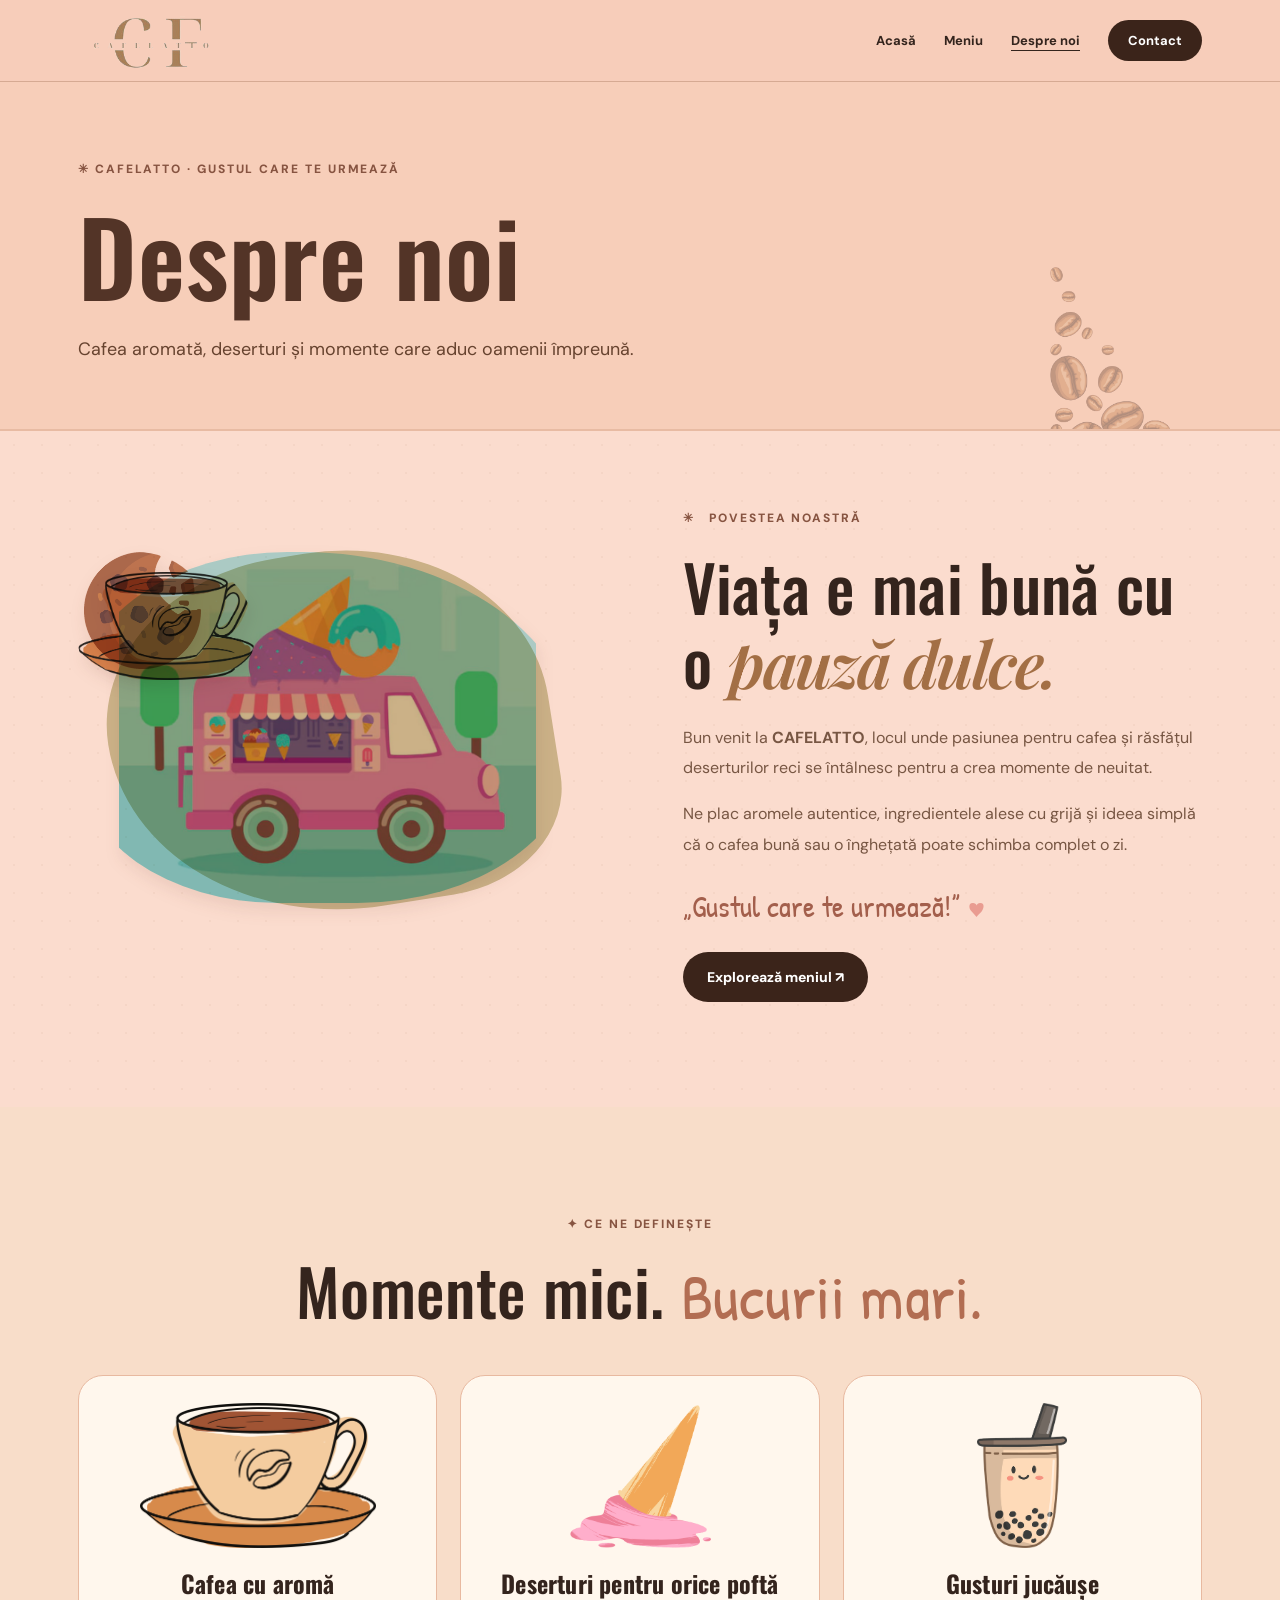
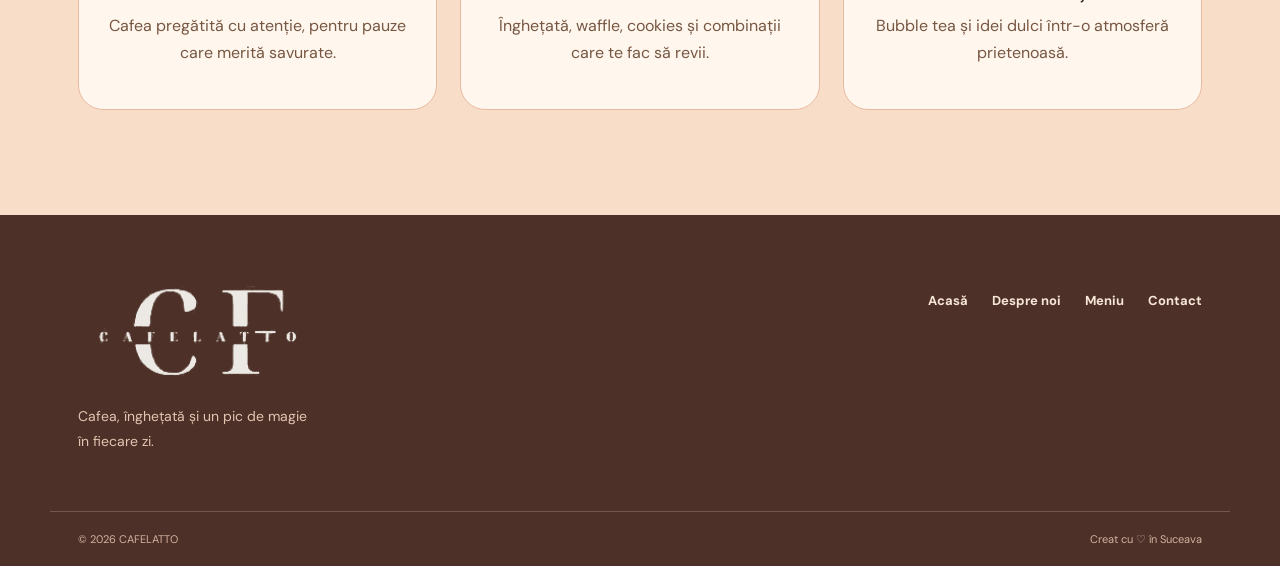
==== despre-noi.html @ 9c0070dc "Corectie ." ====
<!DOCTYPE html>
<!DOCTYPE html>
<html lang="ro"><head>
<meta charset="utf-8"/><meta content="width=device-width, initial-scale=1" name="viewport"/>
<meta content="#f5cbb4" name="theme-color"/><meta content="CAFELATTO: cafea, înghețată, bubble tea, waffle și cookies. Gustul care te urmează!" name="description"/>
<title>Despre noi | CAFELATTO</title>
<link href="https://fonts.googleapis.com" rel="preconnect"/><link crossorigin="" href="https://fonts.gstatic.com" rel="preconnect"/>
<link href="https://fonts.googleapis.com/css2?family=DM+Sans:wght@400;500;600;700&amp;family=Oswald:wght@400;500;600;700&amp;family=Roboto+Condensed:wght@400;500;600;700&amp;family=Patrick+Hand&amp;family=Playfair+Display:wght@500;600;700&amp;display=swap" rel="stylesheet"/>
<link href="styles.css" rel="stylesheet"/><script defer="" src="script.js"></script>
</head><body class="subpage"><header class="site-header" id="top"><a class="brand" href="index.html"><img alt="CAFELATTO, sigla originală CF" class="brand-logo" src="assets/logo-cafelatto.png"/></a><button aria-expanded="false" aria-label="Deschide meniul" class="mobile-toggle">☰</button><nav aria-label="Navigație principală" class="nav"><a href="index.html">Acasă</a><a href="meniu.html">Meniu</a><a aria-current="page" href="despre-noi.html">Despre noi</a><a class="nav-cta" href="index.html#contact">Contact</a></nav></header><main><div class="subpage-banner"><div class="container"><span class="eyebrow">✳ CAFELATTO · GUSTUL CARE TE URMEAZĂ</span><h1>Despre noi</h1><p>Cafea aromată, deserturi și momente care aduc oamenii împreună.</p></div></div><section class="about section about-subpage" id="despre"><div class="container about-grid"><div class="about-art"><div class="about-blob"></div><img alt="Rulota cu deserturi din prezentarea CAFELATTO" class="about-truck" src="assets/truck-scene.png"/><img alt="Ilustrație ceașcă de cafea" class="about-cup" src="assets/coffee-cup.png"/><img alt="Cookie ilustrat" class="about-cookie" src="assets/cookie-bite.png"/></div><div class="about-text"><span class="eyebrow">✳   POVESTEA NOASTRĂ</span><h2>Viața e mai bună cu o <em>pauză dulce.</em></h2><p>Bun venit la <strong>CAFELATTO</strong>, locul unde pasiunea pentru cafea și răsfățul deserturilor reci se întâlnesc pentru a crea momente de neuitat.</p><p>Ne plac aromele autentice, ingredientele alese cu grijă și ideea simplă că o cafea bună sau o înghețată poate schimba complet o zi.</p><div class="about-quote">„Gustul care te urmează!” <span>♥</span></div><div class="about-link"><a class="btn btn-dark" href="meniu.html">Explorează meniul ↗</a></div></div></div></section><section class="section values-section"><div class="container"><div class="section-heading"><span class="eyebrow">✦ CE NE DEFINEȘTE</span><h2>Momente mici. <span>Bucurii mari.</span></h2></div><div class="values-grid"><article><img alt="Cafea ilustrată" src="assets/coffee-cup.png"/><h3>Cafea cu aromă</h3><p>Cafea pregătită cu atenție, pentru pauze care merită savurate.</p></article><article><img alt="Înghețată ilustrată" src="assets/icecone.png"/><h3>Deserturi pentru orice poftă</h3><p>Înghețată, waffle, cookies și combinații care te fac să revii.</p></article><article><img alt="Bubble tea ilustrat" src="assets/boba-cute.png"/><h3>Gusturi jucăușe</h3><p>Bubble tea și idei dulci într-o atmosferă prietenoasă.</p></article></div></div></section></main><footer><div class="container footer-main"><div><span class="footer-logo"><img alt="CAFELATTO" class="footer-brand-logo" src="assets/logo-cafelatto.png"/></span><p>Cafea, înghețată și un pic de magie<br/>în fiecare zi.</p></div><div class="footer-links"><a href="index.html">Acasă</a><a href="despre-noi.html">Despre noi</a><a href="meniu.html">Meniu</a><a href="index.html#contact">Contact</a></div></div><div class="container footer-bottom"><span>© <span id="year"></span> CAFELATTO</span><span>Creat cu ♡ în Suceava</span></div></footer><button aria-label="Înapoi sus" class="back-top" title="Înapoi sus">↑</button></body></html>
---- styles.css ----
:root{--peach:#f5cbb4;--peach-light:#fce8d9;--brown:#67432f;--brown-deep:#422a21;--rust:#a4634a;--cream:#fffaf2;--pink:#f5a8ae;--blue:#d5eef3;--green:#e6edce;--line:#d8a991;--font: 'DM Sans',sans-serif;--display:'Fredoka',sans-serif;--hand:'Patrick Hand',cursive}*{box-sizing:border-box}html{scroll-behavior:smooth;scroll-padding-top:85px}body{margin:0;background:var(--cream);color:var(--brown-deep);font-family:var(--font)}button,a{ -webkit-tap-highlight-color:transparent}a{color:inherit;text-decoration:none}button{font:inherit;cursor:pointer}.container{max-width:1180px;padding:0 28px;margin:auto}.section{padding:105px 0}h1,h2,h3,p{margin-top:0}h1,h2,h3{font-family:var(--display)}h2{font-size:clamp(2.55rem,5vw,4.65rem);line-height:1.07;letter-spacing:-.04em;font-weight:600}h2 em,h1 em{font-family:var(--hand);font-weight:400;color:var(--rust);font-style:normal;letter-spacing:-.03em}.eyebrow{display:inline-flex;align-items:center;gap:10px;font-size:12px;letter-spacing:.16em;font-weight:800;color:#875441}.eyebrow-dot{width:9px;height:9px;background:#e98e73;border-radius:50%}.site-header{height:82px;position:sticky;top:0;z-index:50;display:flex;align-items:center;justify-content:space-between;padding:0 max(28px,calc((100vw - 1124px)/2));background:rgba(252,232,217,.95);backdrop-filter:blur(16px);border-bottom:1px solid #dcad9380}.brand{display:flex;align-items:center;gap:10px}.brand-monogram{font-family:Georgia,serif;font-size:40px;font-weight:bold;letter-spacing:-.25em;padding-right:12px;color:#a7794d}.brand-monogram span{font-size:35px}.brand-label{font-weight:800;font-size:16px;letter-spacing:.16em;display:flex;flex-direction:column}.brand-label small{font-family:var(--hand);font-weight:400;font-size:12px;letter-spacing:.01em;color:var(--rust)}.nav{display:flex;align-items:center;gap:28px;font-size:13px;font-weight:700}.nav>a:not(.nav-cta):hover{color:#b76c54}.nav-cta{background:var(--brown-deep);color:#fff;padding:12px 20px;border-radius:30px}.nav-cta span{padding-left:8px}.mobile-toggle{display:none;background:none;border:0;font-size:27px;color:var(--brown)}.hero{background:var(--peach);position:relative;overflow:hidden}.hero:before,.about:before{content:'';pointer-events:none;position:absolute;inset:0;background-image:radial-gradient(#9d65452c 1px,transparent 1px);background-size:28px 28px;opacity:.35}.hero-grid{min-height:650px;display:grid;grid-template-columns:1.1fr 1fr;align-items:center;gap:30px;position:relative}.hero-copy{padding:65px 0 75px;position:relative;z-index:2}.hero h1{font-size:clamp(3.7rem,6.3vw,6.65rem);line-height:1.01;font-weight:600;letter-spacing:-.055em;margin:28px 0}.hero h1 em{color:#ae6a4d}.scribble{position:relative;white-space:nowrap}.scribble:after{content:'';height:10px;position:absolute;bottom:-7px;left:3%;width:90%;border-bottom:5px solid #d7826d;border-radius:50%;transform:rotate(-3deg)}.hero-copy>p:not(.hero-note){font-size:17px;line-height:1.85;max-width:510px;color:#694938}.hero-actions{display:flex;gap:12px;flex-wrap:wrap;margin:30px 0}.btn{display:inline-flex;align-items:center;justify-content:center;gap:18px;border-radius:35px;font-size:14px;font-weight:800;padding:16px 24px;transition:transform .2s,box-shadow .2s}.btn:hover{transform:translateY(-3px);box-shadow:0 7px 0 #68412a21}.btn-dark{background:var(--brown-deep);color:#fff}.btn-outline{border:1.5px solid var(--brown);color:var(--brown)}.hero-note{font-family:var(--hand);font-size:23px;color:#a2634d;transform:rotate(-4deg);display:inline-block;margin:8px 0 0 50px}.hero-art{height:570px;position:relative;display:flex;align-items:center;justify-content:center}.round-highlight{position:absolute;width:450px;height:450px;border-radius:50%;background:#f9ddc6;top:45px;right:4%;box-shadow:0 0 0 22px #f8d8c462}.hero-logo-wrap{width:350px;height:350px;position:relative;z-index:2;border-radius:50%;overflow:hidden;box-shadow:0 20px 55px #6d402b28;transform:rotate(6deg);margin:-70px 20px 0 0}.hero-logo-wrap img{width:100%;height:100%;object-fit:cover}.hero-coffee{position:absolute;width:275px;right:-8%;bottom:0;mix-blend-mode:multiply;border-radius:42px 42px 0 0;z-index:3}.hero-sticker{position:absolute;top:90px;left:2%;width:115px;height:115px;border-radius:50%;background:#e8efa9;color:#724831;transform:rotate(-18deg);display:flex;flex-direction:column;align-items:center;justify-content:center;font-family:var(--display);font-weight:700;font-size:22px;line-height:1;z-index:4;box-shadow:5px 6px 0 #ab765039}.hero-sticker span{font-size:27px;color:#d77a65}.floating-star{position:absolute;color:#a16a4c;font-size:55px}.star-one{top:60px;right:0}.star-two{bottom:75px;left:20px}.hero-sprinkles{position:absolute;font-size:55px;color:#e3a084;right:51%;top:20px}.hero-bottom{display:flex;justify-content:space-between;padding:16px max(28px,calc((100vw - 1124px)/2));border-top:1px solid #a7775e5c;font-family:var(--hand);font-size:15px;letter-spacing:.07em;color:#885b48}.ticker{overflow:hidden;background:var(--brown-deep);color:#fff3e3;padding:17px 0;font-family:var(--display);font-size:19px;white-space:nowrap}.ticker>div{width:max-content;animation:marquee 35s linear infinite}.ticker b{color:#f9bda4;padding:0 30px}@keyframes marquee{to{transform:translateX(-48%)}}.about{position:relative;background:#fff7ed;overflow:hidden}.about-grid{display:grid;grid-template-columns:1fr 1fr;gap:85px;align-items:center;position:relative}.about-art{min-height:500px;position:relative}.about-blob{position:absolute;inset:35px 25px 10px 10px;background:#e6cfab;border-radius:42% 58% 55% 45%/40% 45% 55% 60%;transform:rotate(-9deg)}.about-art img{position:absolute;width:95%;height:87%;object-fit:cover;mix-blend-mode:multiply;top:5%;left:0;border-radius:42% 55% 44% 40%;opacity:.9}.round-stamp{position:absolute;right:-25px;bottom:5px;background:#d58b76;width:118px;height:118px;border-radius:50%;display:grid;place-content:center;text-align:center;font-family:var(--display);font-size:18px;line-height:1.1;font-weight:700;color:#fff;transform:rotate(11deg)}.about-text h2{margin:22px 0}.about-text p{font-size:16px;line-height:1.9;color:#775643}.about-quote{font-family:var(--hand);font-size:30px;color:#a35f4c;margin:26px 0}.about-quote span{color:#e99c91}.about-text .project-note{font-size:12px;line-height:1.6;border-left:3px solid #dca78e;padding-left:15px;color:#886e61}.menu{background:#f8ddc9;position:relative}.section-heading{text-align:center;max-width:700px;margin:0 auto 42px}.section-heading h2{margin:20px 0 12px}.section-heading h2 span{font-family:var(--hand);color:#b26d52}.section-heading p{line-height:1.7;color:#765443}.menu-filters{display:flex;gap:9px;justify-content:center;flex-wrap:wrap;margin-bottom:32px}.filter{border:1.5px solid #b98c73;background:#fff8ee7d;border-radius:50px;padding:12px 19px;font-size:13px;font-weight:700;color:#65412e;transition:all .2s}.filter:hover,.filter.active{background:var(--brown-deep);color:white;border-color:var(--brown-deep)}.menu-content{display:grid;gap:30px}.menu-category{background:#fff9f2;border:1px solid #dfb59c;border-radius:25px;padding:27px 30px 30px;box-shadow:7px 8px 0 #d3a58850;animation:appear .35s ease}@keyframes appear{from{opacity:0;transform:translateY(10px)}to{opacity:1;transform:translateY(0)}}.category-header{display:flex;align-items:center;justify-content:space-between;gap:20px;border-bottom:2px dashed #dbbca8;padding-bottom:17px;margin-bottom:24px}.category-header h3{font-size:clamp(1.6rem,3vw,2.45rem);font-weight:600;margin:0}.category-header>span{font-family:var(--hand);color:#b06c53;font-size:23px}.menu-items{display:grid;grid-template-columns:repeat(3,minmax(0,1fr));gap:20px 22px}.menu-item{padding:17px;background:#fff;border:1px solid #efdbc8;border-radius:17px;min-width:0}.item-top{display:flex;gap:10px;justify-content:space-between;align-items:flex-start;margin-bottom:8px}.item-top h4{margin:0;font-family:var(--display);font-weight:600;font-size:17px;color:#65432f}.price{background:#c9816a;color:#fff;border-radius:22px;min-width:62px;padding:6px 9px;text-align:center;font-weight:700;font-size:12px;white-space:nowrap}.menu-item p{margin:0;color:#836e60;line-height:1.55;font-size:13px}.extras{display:flex;flex-wrap:wrap;align-items:center;gap:8px;margin-top:21px;padding-top:17px;border-top:1px dashed #dfc2ae}.extras strong{font-family:var(--hand);font-size:23px;color:#a75f4a;margin-right:10px}.extra{font-size:12px;border-radius:20px;background:#f5e0d1;padding:7px 10px;color:#80523d}.menu-footnote{text-align:center;font-size:12px;margin-top:30px;color:#806451}.menu-footnote span{color:#b66a51}.experience{background:#fffaf2}.experience-heading{text-align:center;margin-bottom:40px}.experience-heading h2{margin:20px 0}.experience-grid{display:grid;grid-template-columns:repeat(3,1fr);gap:20px}.feature{min-height:305px;padding:35px;border-radius:28px;position:relative;overflow:hidden}.feature-peach{background:#f4d0bb}.feature-blue{background:var(--blue)}.feature-green{background:var(--green)}.feature-icon{display:block;font-size:60px;margin:2px 0 27px}.feature h3{font-size:29px;margin-bottom:12px}.feature p{font-size:14px;line-height:1.8;max-width:270px;color:#634e43}.feature-number{position:absolute;right:23px;bottom:15px;font-family:var(--hand);font-size:23px;color:#956e5b}.cta-band{background:#a46b52;color:#fff7ed;padding:75px 0;position:relative;overflow:hidden}.cta-band:after{content:'✳';position:absolute;font-size:250px;right:10%;top:-85px;color:#ffffff13}.cta-inner{display:flex;align-items:center;justify-content:space-between;gap:30px;position:relative;z-index:1}.cta-band .eyebrow{color:#fbe3cf}.cta-band h2{margin:16px 0 0}.cta-band h2 em{color:#f1cba8}.btn-light{background:#fff5e9;color:#67432f;white-space:nowrap}.contact{background:#f9e6d7}.contact-grid{display:grid;grid-template-columns:1fr 1fr;gap:50px;align-items:center}.contact h2{margin:20px 0}.contact p{line-height:1.8;color:#785e50;max-width:490px}.contact-items{margin-top:28px;display:grid;gap:10px}.contact-items>a,.contact-item{display:flex;gap:14px;align-items:center;background:#fffbf5;padding:14px 18px;border-radius:16px;border:1px solid #eac9b3;max-width:470px}.contact-items>a:hover{border-color:#a36c52}.contact-items>a>span,.contact-item>span{background:#efd7bd;width:44px;height:44px;display:grid;place-items:center;border-radius:50%;font-size:21px;flex-shrink:0}.contact-items small{display:block;font-size:10px;letter-spacing:.13em;color:#ac7e66;font-weight:800}.contact-items strong{font-size:15px;overflow-wrap:anywhere}.contact-items b{margin-left:auto}.contact-illustration{min-height:490px;position:relative;display:grid;place-items:center}.contact-circle{width:min(370px,80%);aspect-ratio:1;border-radius:50%;background:#edd3b5;overflow:hidden;box-shadow:0 0 0 25px #f4d5bf}.contact-circle img{height:100%;width:100%;object-fit:cover}.contact-doodle{position:absolute;right:0;top:12px;font-family:var(--hand);font-size:29px;line-height:1;color:#a56950;transform:rotate(10deg)}.contact-cookie{position:absolute;bottom:5px;left:13%;font-size:90px;color:#c88b63}footer{background:#4d3128;color:#f8e6d8;padding:57px 0 20px}.footer-main{display:flex;justify-content:space-between;gap:30px}.footer-logo{font-family:var(--display);font-size:37px;font-weight:700;letter-spacing:-.03em}.footer-logo span{color:#e7a791;margin-left:5px}.footer-main p{font-size:14px;color:#e4c4b1;line-height:1.8;margin-top:9px}.footer-links{display:flex;gap:24px;align-items:flex-start;padding-top:20px;font-size:13px;font-weight:700}.footer-links a:hover{color:#f2bba6}.footer-bottom{border-top:1px solid #ffffff30;margin-top:42px;padding-top:20px;display:flex;justify-content:space-between;font-size:11px;color:#d4b19f}.back-top{position:fixed;bottom:22px;right:23px;border:none;border-radius:50%;background:#613c2d;color:white;height:48px;width:48px;font-size:23px;z-index:40;box-shadow:0 4px 15px #0002;opacity:0;pointer-events:none;transition:opacity .2s}.back-top.visible{opacity:1;pointer-events:auto}@media(max-width:900px){.nav{gap:13px;font-size:12px}.hero-grid{grid-template-columns:1fr 1fr}.hero h1{font-size:clamp(3.2rem,6.5vw,5rem)}.hero-logo-wrap{width:290px;height:290px}.round-highlight{width:340px;height:340px}.hero-coffee{width:190px}.about-grid{gap:30px}.menu-items{grid-template-columns:repeat(2,1fr)}}@media(max-width:680px){.container{padding:0 20px}.site-header{height:70px;padding:0 20px}.mobile-toggle{display:block}.nav{display:none;position:absolute;top:70px;left:0;right:0;background:#fce8d9;flex-direction:column;padding:20px;align-items:stretch;box-shadow:0 10px 15px #3d200e21}.nav.open{display:flex}.nav>a{padding:11px}.nav-cta{text-align:center}.section{padding:72px 0}.hero-grid,.about-grid,.contact-grid{grid-template-columns:1fr}.hero-grid{gap:0}.hero-copy{padding:65px 0 15px}.hero h1{font-size:clamp(3.4rem,12vw,5.6rem)}.hero-copy>p:not(.hero-note){font-size:15px}.hero-art{height:440px}.hero-logo-wrap{width:290px;height:290px;margin:-35px 20px 0 0}.round-highlight{right:12%;top:30px;width:310px;height:310px}.hero-coffee{width:180px;right:0;bottom:-3px}.hero-sticker{top:35px;left:0;width:91px;height:91px;font-size:18px}.hero-bottom{padding:14px 20px;font-size:11px}.hero-bottom span:last-child{display:none}.about-grid{gap:15px}.about-art{min-height:340px;max-width:440px;width:100%;margin:auto}.about-art img{height:92%;width:90%}.round-stamp{right:5px;bottom:0;width:90px;height:90px;font-size:15px}.menu-items,.experience-grid{grid-template-columns:1fr}.menu-category{padding:20px 17px}.category-header>span{font-size:18px}.menu-item{padding:15px}.filter{padding:10px 14px}.cta-inner{flex-direction:column;align-items:flex-start}.contact-illustration{min-height:350px}.contact-circle{width:260px}.contact-doodle{right:0}.footer-main,.footer-bottom{flex-direction:column;gap:12px}.footer-links{flex-wrap:wrap;padding-top:0;gap:16px}.section-heading h2,.experience-heading h2{font-size:2.8rem}}@media(prefers-reduced-motion:reduce){*,*:before,*:after{scroll-behavior:auto!important;animation:none!important;transition:none!important}}

/* Design alignment with Concurs.pptx: peach, hand-drawn food illustrations, tall lettering */
:root{--peach:#f5cdb7;--peach-light:#fee9df;--brown:#805033;--brown-deep:#3b241a;--rust:#a36f45;--cream:#fff2e7;--blue:#d8f1f7;--green:#e4f1ce;--display:'Oswald',sans-serif}
body{background:#f7ceb9;color:#34241d}
h1,h2,h3,.category-header h3{font-family:'Oswald',sans-serif;letter-spacing:.008em}
h1{font-weight:600!important;line-height:1.13!important;letter-spacing:.01em!important}
h2{font-weight:500;letter-spacing:.005em;line-height:1.16}
h1 em,h2 em{font-family:'Playfair Display',Georgia,serif;font-style:italic;letter-spacing:-.04em;font-weight:600}
.site-header{background:rgba(247,206,187,.96);border-color:#d6aa93}
.hero{background:#f6cdb6}
.hero:before{background-image:url('assets/peach-dots.png');background-size:190px;opacity:.18}
.hero h1{font-size:clamp(3.6rem,6.5vw,6.6rem);max-width:670px}
.hero-art{isolation:isolate;min-height:590px;display:block}
.hero-art img{position:absolute;object-fit:contain;filter:drop-shadow(4px 15px 9px #7b453319)}
.peach-spot{position:absolute;inset:12% 3% 8% 6%;border-radius:48% 52% 42% 58%;background:#e2c19f;transform:rotate(-13deg)}
.hero-truck{width:84%;height:76%;top:5%;left:8%;z-index:3;animation:float-soft 6s ease-in-out infinite}
.hero-waffle{width:35%;height:37%;left:2%;bottom:-2%;z-index:4;transform:rotate(-16deg)}
.hero-coffee-new{width:26%;height:38%;right:-2%;top:-1%;z-index:4;transform:rotate(12deg)}
.hero-cookie-new{width:32%;height:28%;right:0;bottom:0;z-index:4;transform:rotate(15deg)}
.hero-asterisk{position:absolute;font-size:100px;color:#a85e49;right:0;top:33%;z-index:1}
@keyframes float-soft{50%{transform:translateY(-11px)}}
.about{background:#fbdcce;position:relative;overflow:hidden}.about-art{min-height:450px;position:relative}
.about-blob{position:absolute;width:85%;height:80%;top:5%;left:6%;border-radius:47% 53% 30% 60%;background:#cbb187}
.about-art img{position:absolute;object-fit:contain;filter:drop-shadow(2px 8px 8px #562c1b1a)}
.about-truck{height:78%!important;width:96%!important;left:0;top:6%}
.about-cup{height:33%!important;width:34%!important;bottom:0;right:-6%;z-index:2}
.about-cookie{height:26%!important;width:25%!important;top:0;left:0;z-index:2}
.menu{background:#f6cdb9}.menu-category{background:#ffe6d9;border-color:#d7a88a;box-shadow:5px 6px 0 #bd855b24}
.menu-item{background:#fff3e8;border-color:#eac5ae}.category-header h3{font-size:clamp(2.1rem,3vw,3.1rem)}
.menu-category[data-type="coffee"]{background-image:url('assets/beans-border.png');background-position:right bottom;background-repeat:no-repeat;background-size:240px}
.menu-category[data-type="cookies"]{background-image:url('assets/cookie-bite.png');background-position:right bottom;background-repeat:no-repeat;background-size:115px}
.menu-category[data-type="bubbletea"]{background-image:url('assets/boba-cup.png');background-position:right bottom;background-repeat:no-repeat;background-size:130px}
.menu-category[data-type="waffle"]{background-image:url('assets/berry-waffle.png');background-position:right bottom;background-repeat:no-repeat;background-size:130px}
.menu-category[data-type="icecream"]{background-image:url('assets/icecone.png');background-position:right bottom;background-repeat:no-repeat;background-size:140px}
.experience{background:#f9e1d4}.feature{border-radius:32px 26px 38px 20px;box-shadow:5px 5px 0 #7a482215}
.feature-ppt-art{height:145px;width:100%;object-fit:contain;object-position:left center;margin:0 0 20px}
.illustrated-break{background:#e4c79c;padding:35px 0 30px;position:relative;overflow:hidden}.break-heading{font:500 clamp(1.8rem,3.5vw,3.5rem) Oswald;text-align:center;color:#67442c}.break-heading span{color:#ad7151}.illustration-row{display:flex;align-items:center;justify-content:space-around;gap:30px}.illustration-row img{width:16%;height:170px;object-fit:contain;transition:transform .25s}.illustration-row img:hover{transform:translateY(-9px) rotate(-3deg)}
.contact{background:#f7ceb9}.contact-illustration{min-height:430px;position:relative}.contact-illustration img{position:absolute;object-fit:contain}.contact-truck{width:83%;height:80%;top:8%;left:6%}.contact-cookie-new{width:23%;height:30%;right:0;bottom:2%}.contact-cup-new{height:35%;width:25%;left:0;top:0}
@media(max-width:680px){.hero-art{min-height:400px;height:400px}.hero h1{font-size:clamp(3.1rem,12vw,5.2rem)}.peach-spot{inset:9% 6% 6%}.hero-truck{width:88%;left:6%}.hero-coffee-new{right:0}.about-art{min-height:340px}.illustration-row{gap:3px}.illustration-row img{height:90px;width:19%}.contact-illustration{min-height:340px}.feature-ppt-art{height:120px}}

/* Logo original from CAFELATTO business card */
.brand-logo{height:65px;width:144px;object-fit:contain;display:block;max-width:100%}
.brand{min-width:140px}.footer-brand-logo{height:112px;width:235px;object-fit:contain;filter:brightness(0) invert(.89) sepia(.13) saturate(.7)}
.subpage-banner{background:#f7ceb9;padding:75px 0 65px;position:relative;overflow:hidden;border-bottom:2px solid #b57a5a3b}
.subpage-banner:after{content:"";position:absolute;right:-50px;bottom:-85px;width:280px;height:280px;background:url('assets/coffee-beans-corner.png') center/contain no-repeat;opacity:.32;pointer-events:none}
.subpage-banner h1{font-family:var(--display);font-size:clamp(3.2rem,8vw,6.8rem);line-height:1.1;letter-spacing:-.04em;margin:20px 0;color:#533427}
.subpage-banner p{font-size:1.12rem;max-width:620px;line-height:1.7;margin:0;color:#67432f}
.menu-subpage{padding-top:75px}.about-subpage{padding-top:75px}.about-link{margin-top:24px}
.home-shortcuts{background:#fff3e8}.shortcut-grid{display:grid;grid-template-columns:repeat(2,minmax(0,1fr));gap:24px}
.shortcut-card{min-height:340px;display:grid;grid-template-columns:40% 60%;align-items:center;gap:10px;border:2px solid #d4a181;background:#f8d8c3;border-radius:30px;padding:20px;overflow:hidden;transition:transform .2s}
.shortcut-card:nth-child(2){background:#f5e5c9}.shortcut-card:hover{transform:translateY(-5px)}
.shortcut-card img{width:100%;max-height:245px;object-fit:contain}.shortcut-card h2{font-size:clamp(1.8rem,3vw,2.8rem);margin:12px 0}
.shortcut-card p{font-size:.91rem;line-height:1.65}.shortcut-link{font-weight:800;color:#9a5740}
.values-section{background:#f8ddc9}.values-grid{display:grid;grid-template-columns:repeat(3,minmax(0,1fr));gap:23px}
.values-grid article{background:#fff7ed;border:1px solid #e8b9a0;border-radius:25px;padding:27px;text-align:center}
.values-grid img{height:145px;width:100%;object-fit:contain}.values-grid h3{font-size:1.5rem;margin:12px 0}
.values-grid p{line-height:1.65;color:#775643}.nav a[aria-current="page"]{text-decoration:underline;text-underline-offset:5px}
@media(max-width:820px){.shortcut-grid{grid-template-columns:1fr}}
@media(max-width:680px){.brand-logo{height:58px;width:128px}.subpage-banner{padding:55px 0 45px}.shortcut-card{grid-template-columns:1fr;text-align:center}.shortcut-card img{max-height:190px}.values-grid{grid-template-columns:1fr}.footer-brand-logo{height:84px}}
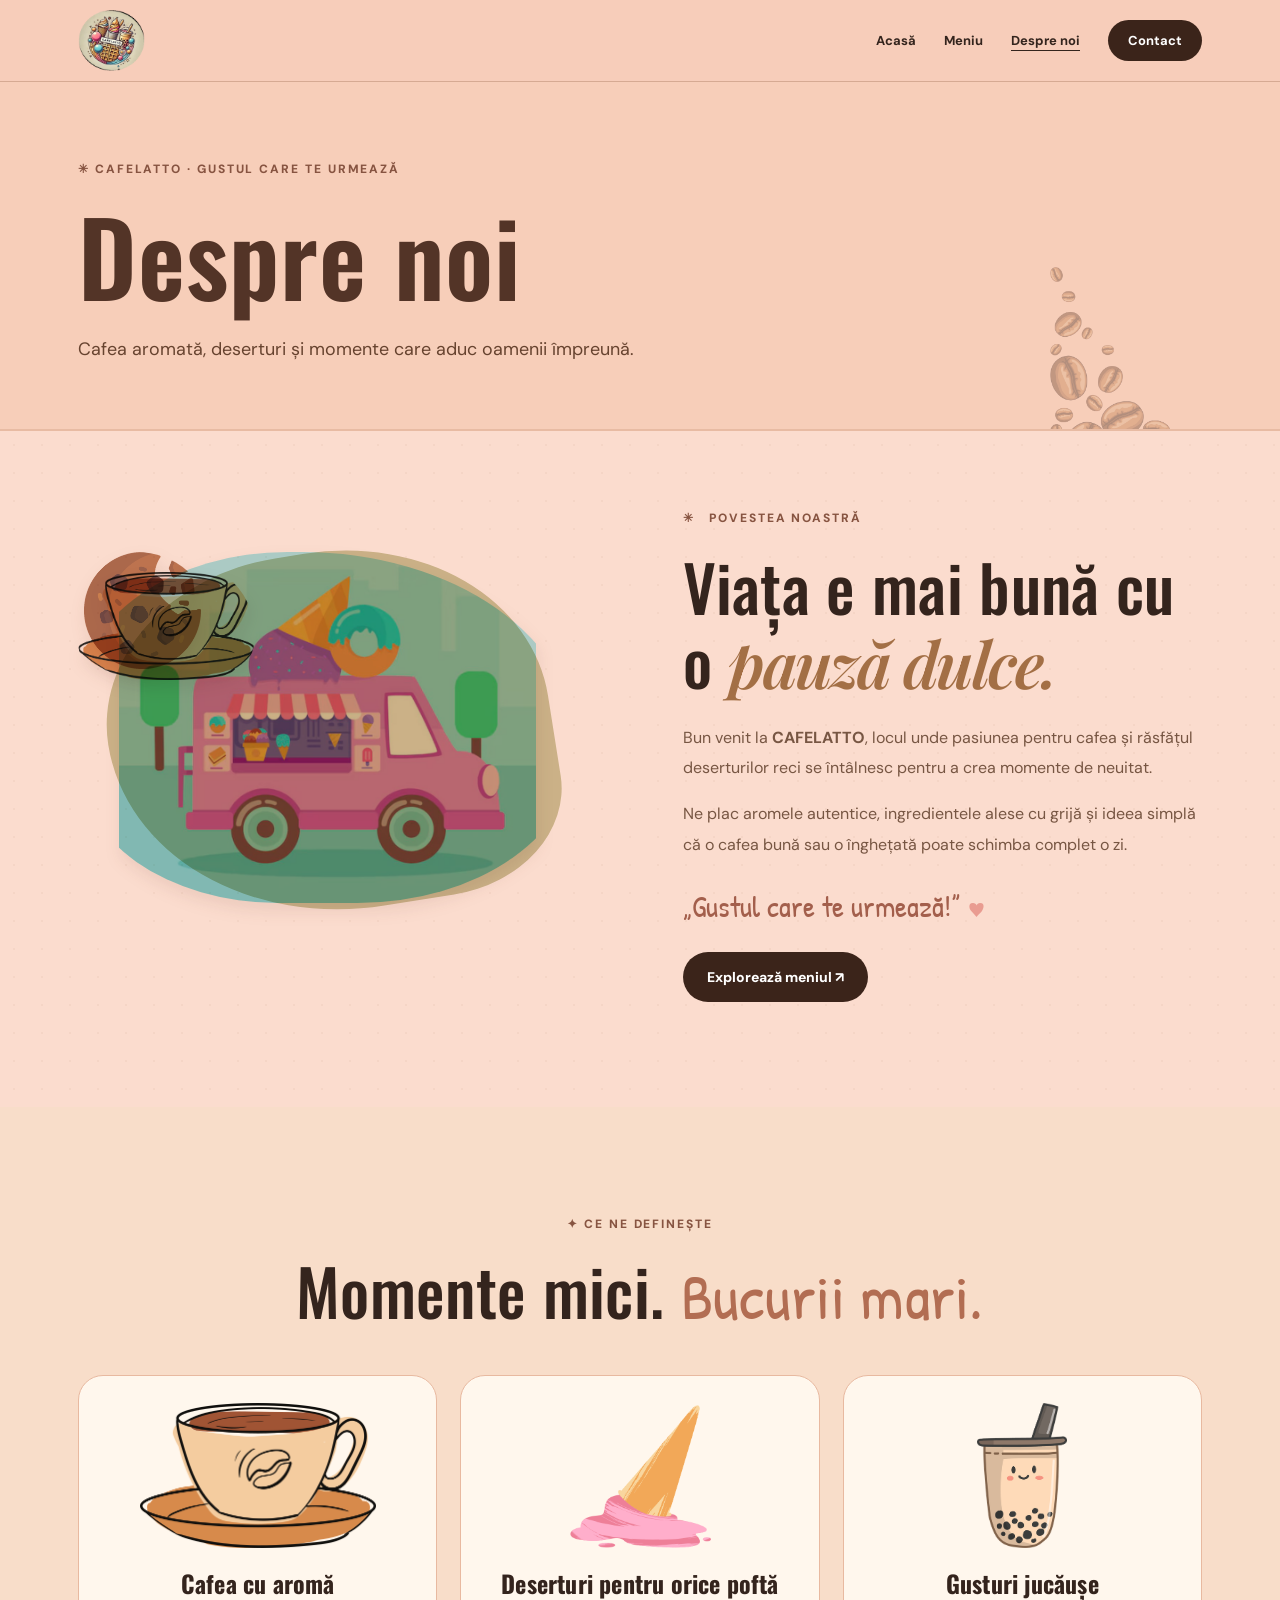
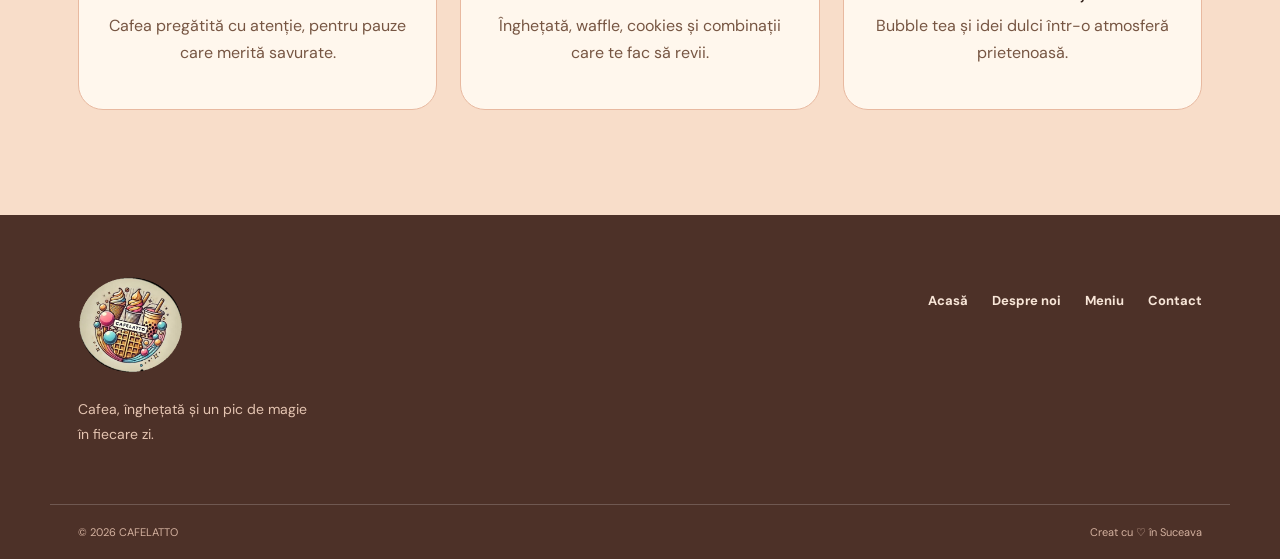
==== commit 93ee78b3: "Refresh branding and menu presentation Replace the old logo with the original CAFELATTO mark, add ca" ====
--- a/despre-noi.html
+++ b/despre-noi.html
@@ -1,4 +1,3 @@
-<!DOCTYPE html>
 <!DOCTYPE html>
 <html lang="ro"><head>
 <meta charset="utf-8"/><meta content="width=device-width, initial-scale=1" name="viewport"/>
@@ -7,4 +6,4 @@
 <link href="https://fonts.googleapis.com" rel="preconnect"/><link crossorigin="" href="https://fonts.gstatic.com" rel="preconnect"/>
 <link href="https://fonts.googleapis.com/css2?family=DM+Sans:wght@400;500;600;700&amp;family=Oswald:wght@400;500;600;700&amp;family=Roboto+Condensed:wght@400;500;600;700&amp;family=Patrick+Hand&amp;family=Playfair+Display:wght@500;600;700&amp;display=swap" rel="stylesheet"/>
 <link href="styles.css" rel="stylesheet"/><script defer="" src="script.js"></script>
-</head><body class="subpage"><header class="site-header" id="top"><a class="brand" href="index.html"><img alt="CAFELATTO, sigla originală CF" class="brand-logo" src="assets/logo-cafelatto.png"/></a><button aria-expanded="false" aria-label="Deschide meniul" class="mobile-toggle">☰</button><nav aria-label="Navigație principală" class="nav"><a href="index.html">Acasă</a><a href="meniu.html">Meniu</a><a aria-current="page" href="despre-noi.html">Despre noi</a><a class="nav-cta" href="index.html#contact">Contact</a></nav></header><main><div class="subpage-banner"><div class="container"><span class="eyebrow">✳ CAFELATTO · GUSTUL CARE TE URMEAZĂ</span><h1>Despre noi</h1><p>Cafea aromată, deserturi și momente care aduc oamenii împreună.</p></div></div><section class="about section about-subpage" id="despre"><div class="container about-grid"><div class="about-art"><div class="about-blob"></div><img alt="Rulota cu deserturi din prezentarea CAFELATTO" class="about-truck" src="assets/truck-scene.png"/><img alt="Ilustrație ceașcă de cafea" class="about-cup" src="assets/coffee-cup.png"/><img alt="Cookie ilustrat" class="about-cookie" src="assets/cookie-bite.png"/></div><div class="about-text"><span class="eyebrow">✳   POVESTEA NOASTRĂ</span><h2>Viața e mai bună cu o <em>pauză dulce.</em></h2><p>Bun venit la <strong>CAFELATTO</strong>, locul unde pasiunea pentru cafea și răsfățul deserturilor reci se întâlnesc pentru a crea momente de neuitat.</p><p>Ne plac aromele autentice, ingredientele alese cu grijă și ideea simplă că o cafea bună sau o înghețată poate schimba complet o zi.</p><div class="about-quote">„Gustul care te urmează!” <span>♥</span></div><div class="about-link"><a class="btn btn-dark" href="meniu.html">Explorează meniul ↗</a></div></div></div></section><section class="section values-section"><div class="container"><div class="section-heading"><span class="eyebrow">✦ CE NE DEFINEȘTE</span><h2>Momente mici. <span>Bucurii mari.</span></h2></div><div class="values-grid"><article><img alt="Cafea ilustrată" src="assets/coffee-cup.png"/><h3>Cafea cu aromă</h3><p>Cafea pregătită cu atenție, pentru pauze care merită savurate.</p></article><article><img alt="Înghețată ilustrată" src="assets/icecone.png"/><h3>Deserturi pentru orice poftă</h3><p>Înghețată, waffle, cookies și combinații care te fac să revii.</p></article><article><img alt="Bubble tea ilustrat" src="assets/boba-cute.png"/><h3>Gusturi jucăușe</h3><p>Bubble tea și idei dulci într-o atmosferă prietenoasă.</p></article></div></div></section></main><footer><div class="container footer-main"><div><span class="footer-logo"><img alt="CAFELATTO" class="footer-brand-logo" src="assets/logo-cafelatto.png"/></span><p>Cafea, înghețată și un pic de magie<br/>în fiecare zi.</p></div><div class="footer-links"><a href="index.html">Acasă</a><a href="despre-noi.html">Despre noi</a><a href="meniu.html">Meniu</a><a href="index.html#contact">Contact</a></div></div><div class="container footer-bottom"><span>© <span id="year"></span> CAFELATTO</span><span>Creat cu ♡ în Suceava</span></div></footer><button aria-label="Înapoi sus" class="back-top" title="Înapoi sus">↑</button></body></html>+</head><body class="subpage"><header class="site-header" id="top"><a class="brand" href="index.html"><img alt="CAFELATTO, sigla originală CAFELATTO" class="brand-logo" src="assets/logo-original.png"/></a><button aria-expanded="false" aria-label="Deschide meniul" class="mobile-toggle">☰</button><nav aria-label="Navigație principală" class="nav"><a href="index.html">Acasă</a><a href="meniu.html">Meniu</a><a aria-current="page" href="despre-noi.html">Despre noi</a><a class="nav-cta" href="index.html#contact">Contact</a></nav></header><main><div class="subpage-banner"><div class="container"><span class="eyebrow">✳ CAFELATTO · GUSTUL CARE TE URMEAZĂ</span><h1>Despre noi</h1><p>Cafea aromată, deserturi și momente care aduc oamenii împreună.</p></div></div><section class="about section about-subpage" id="despre"><div class="container about-grid"><div class="about-art"><div class="about-blob"></div><img alt="Rulota cu deserturi din prezentarea CAFELATTO" class="about-truck" src="assets/truck-scene.png"/><img alt="Ilustrație ceașcă de cafea" class="about-cup" src="assets/coffee-cup.png"/><img alt="Cookie ilustrat" class="about-cookie" src="assets/cookie-bite.png"/></div><div class="about-text"><span class="eyebrow">✳   POVESTEA NOASTRĂ</span><h2>Viața e mai bună cu o <em>pauză dulce.</em></h2><p>Bun venit la <strong>CAFELATTO</strong>, locul unde pasiunea pentru cafea și răsfățul deserturilor reci se întâlnesc pentru a crea momente de neuitat.</p><p>Ne plac aromele autentice, ingredientele alese cu grijă și ideea simplă că o cafea bună sau o înghețată poate schimba complet o zi.</p><div class="about-quote">„Gustul care te urmează!” <span>♥</span></div><div class="about-link"><a class="btn btn-dark" href="meniu.html">Explorează meniul ↗</a></div></div></div></section><section class="section values-section"><div class="container"><div class="section-heading"><span class="eyebrow">✦ CE NE DEFINEȘTE</span><h2>Momente mici. <span>Bucurii mari.</span></h2></div><div class="values-grid"><article><img alt="Cafea ilustrată" src="assets/coffee-cup.png"/><h3>Cafea cu aromă</h3><p>Cafea pregătită cu atenție, pentru pauze care merită savurate.</p></article><article><img alt="Înghețată ilustrată" src="assets/icecone.png"/><h3>Deserturi pentru orice poftă</h3><p>Înghețată, waffle, cookies și combinații care te fac să revii.</p></article><article><img alt="Bubble tea ilustrat" src="assets/boba-cute.png"/><h3>Gusturi jucăușe</h3><p>Bubble tea și idei dulci într-o atmosferă prietenoasă.</p></article></div></div></section></main><footer><div class="container footer-main"><div><span class="footer-logo"><img alt="CAFELATTO" class="footer-brand-logo" src="assets/logo-original.png"/></span><p>Cafea, înghețată și un pic de magie<br/>în fiecare zi.</p></div><div class="footer-links"><a href="index.html">Acasă</a><a href="despre-noi.html">Despre noi</a><a href="meniu.html">Meniu</a><a href="index.html#contact">Contact</a></div></div><div class="container footer-bottom"><span>© <span id="year"></span> CAFELATTO</span><span>Creat cu ♡ în Suceava</span></div></footer><button aria-label="Înapoi sus" class="back-top" title="Înapoi sus">↑</button></body></html>
--- a/styles.css
+++ b/styles.css
@@ -58,3 +58,16 @@
 .values-grid p{line-height:1.65;color:#775643}.nav a[aria-current="page"]{text-decoration:underline;text-underline-offset:5px}
 @media(max-width:820px){.shortcut-grid{grid-template-columns:1fr}}
 @media(max-width:680px){.brand-logo{height:58px;width:128px}.subpage-banner{padding:55px 0 45px}.shortcut-card{grid-template-columns:1fr;text-align:center}.shortcut-card img{max-height:190px}.values-grid{grid-template-columns:1fr}.footer-brand-logo{height:84px}}
+
+/* Finishing pass: original round CAFELATTO mark and editorial food pictures */
+.brand{min-width:unset;flex-shrink:0}.brand-logo{width:67px;height:67px;border-radius:50%;object-fit:contain;background:transparent}.footer-brand-logo{width:105px;height:105px;object-fit:contain;filter:none;border-radius:50%}.site-header{min-height:82px}
+.menu-category{overflow:hidden;padding-top:0}.category-photo{height:225px;margin:0 -30px 25px;position:relative;overflow:hidden;background:#e9c49d}
+.category-photo:after{content:'';position:absolute;inset:0;background:linear-gradient(90deg,rgba(44,23,17,.8),rgba(44,23,17,.07) 80%)}
+.category-photo img{width:100%;height:100%;object-fit:cover;display:block}
+.category-photo-label{position:absolute;z-index:2;left:30px;bottom:21px;color:#fff;max-width:80%}
+.category-photo-label span{font-weight:800;letter-spacing:.18em;font-size:11px}
+.category-photo-label h3{font-size:clamp(2.8rem,5vw,4.4rem);margin:4px 0;line-height:1.1;text-shadow:0 2px 10px #0005}
+.category-photo-label p{font-family:'Patrick Hand',cursive;font-size:23px;margin:0}
+.menu-item{transition:transform .2s,box-shadow .2s}.menu-item:hover{transform:translateY(-3px);box-shadow:0 7px 16px #4c231012}
+.nav a:focus-visible,.btn:focus-visible,.filter:focus-visible,.mobile-toggle:focus-visible{outline:3px solid #8e3c30;outline-offset:3px}
+@media(max-width:680px){.brand-logo{height:59px;width:59px}.category-photo{margin:0 -17px 23px;height:190px}.category-photo-label{left:18px;bottom:16px}.category-photo-label h3{font-size:2.9rem}.category-photo-label p{font-size:19px}}
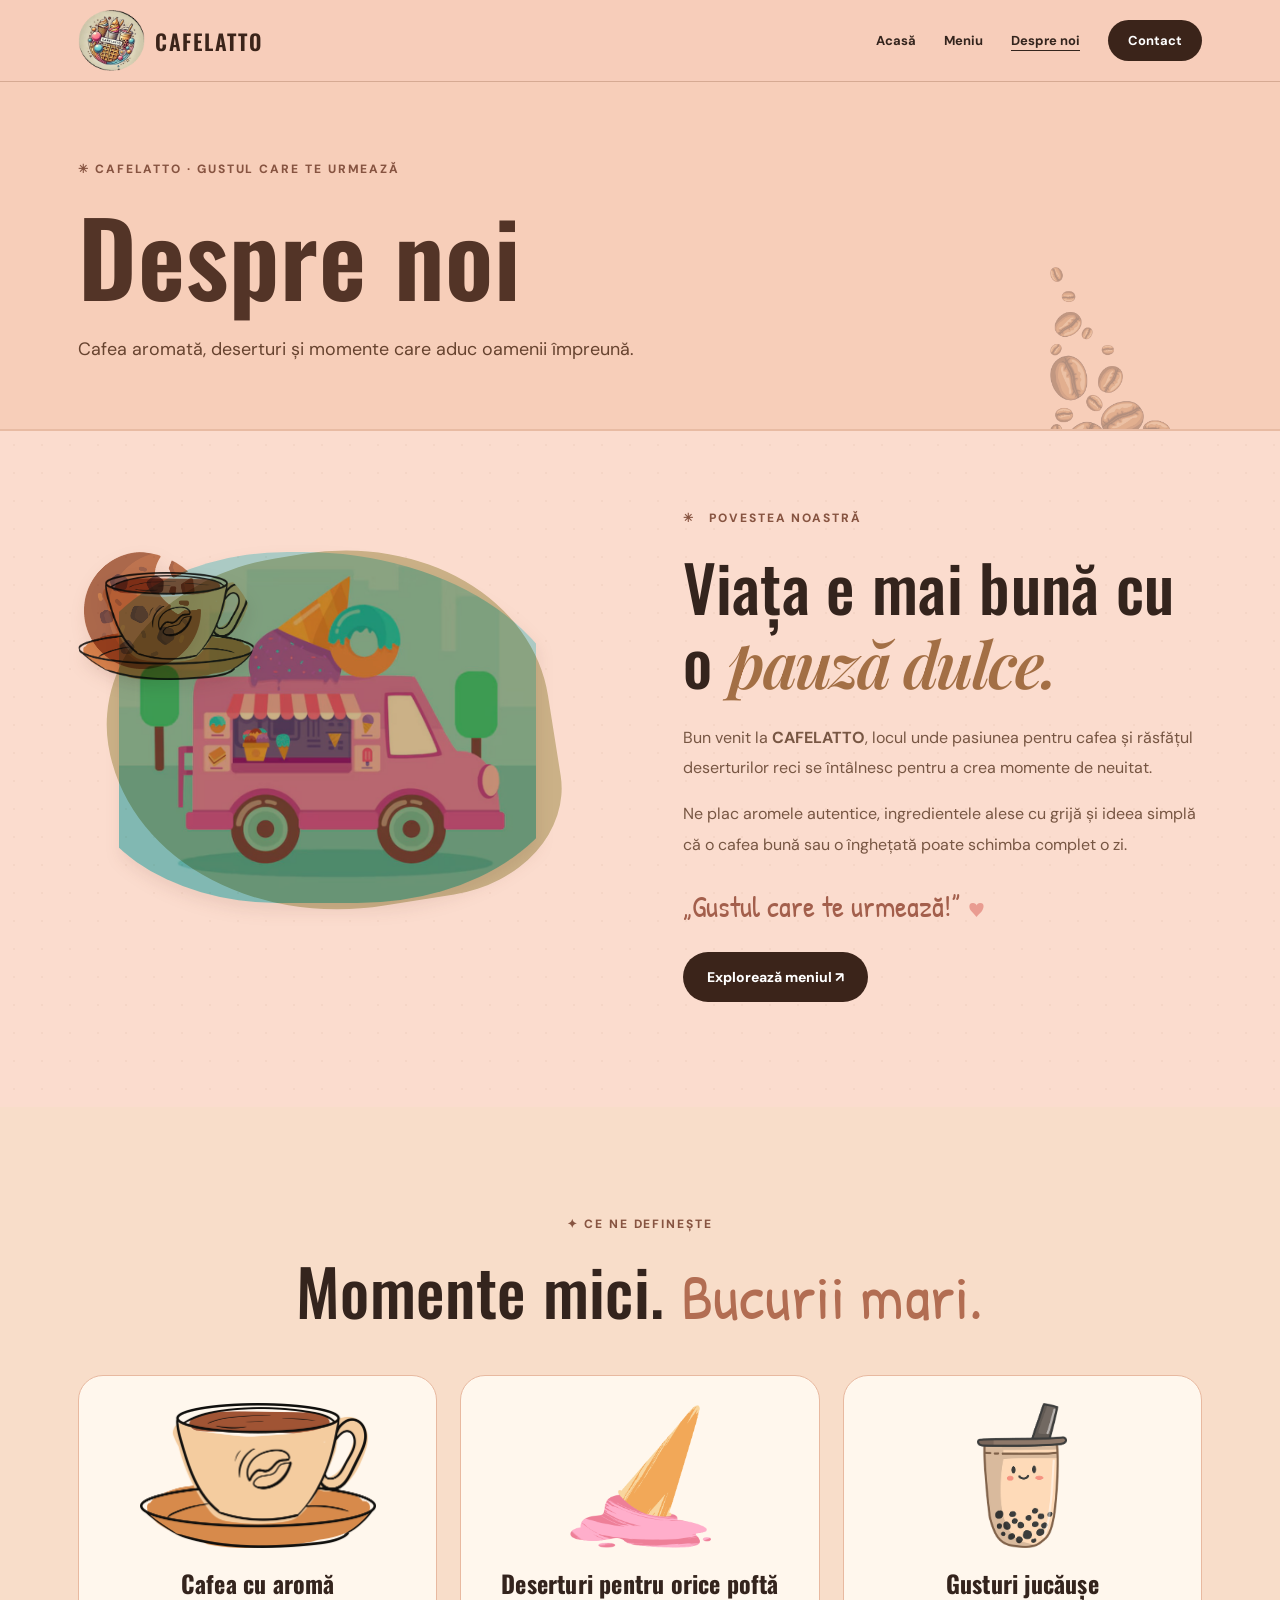
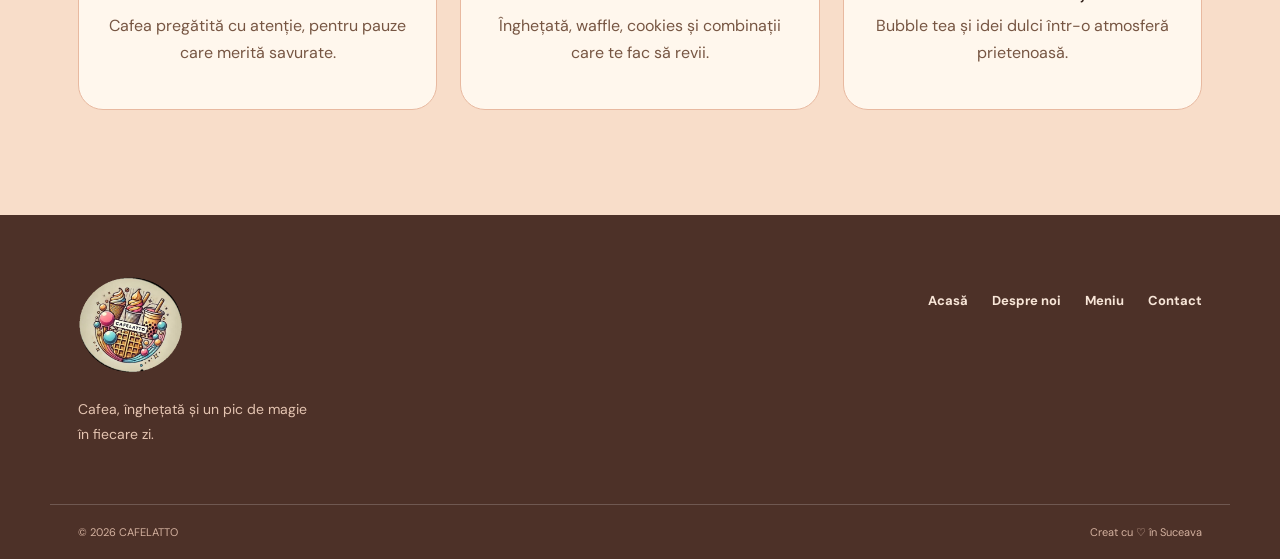
==== commit 15db814c: "Add favicon and brand name styling Add the CAFELATTO logo favicon to all pages and display the brand" ====
--- a/despre-noi.html
+++ b/despre-noi.html
@@ -3,6 +3,7 @@
 <meta charset="utf-8"/><meta content="width=device-width, initial-scale=1" name="viewport"/>
 <meta content="#f5cbb4" name="theme-color"/><meta content="CAFELATTO: cafea, înghețată, bubble tea, waffle și cookies. Gustul care te urmează!" name="description"/>
 <title>Despre noi | CAFELATTO</title>
+<link href="assets/logo-original.png" rel="icon" type="image/png"/>
 <link href="https://fonts.googleapis.com" rel="preconnect"/><link crossorigin="" href="https://fonts.gstatic.com" rel="preconnect"/>
 <link href="https://fonts.googleapis.com/css2?family=DM+Sans:wght@400;500;600;700&amp;family=Oswald:wght@400;500;600;700&amp;family=Roboto+Condensed:wght@400;500;600;700&amp;family=Patrick+Hand&amp;family=Playfair+Display:wght@500;600;700&amp;display=swap" rel="stylesheet"/>
 <link href="styles.css" rel="stylesheet"/><script defer="" src="script.js"></script>
--- a/styles.css
+++ b/styles.css
@@ -60,7 +60,7 @@
 @media(max-width:680px){.brand-logo{height:58px;width:128px}.subpage-banner{padding:55px 0 45px}.shortcut-card{grid-template-columns:1fr;text-align:center}.shortcut-card img{max-height:190px}.values-grid{grid-template-columns:1fr}.footer-brand-logo{height:84px}}
 
 /* Finishing pass: original round CAFELATTO mark and editorial food pictures */
-.brand{min-width:unset;flex-shrink:0}.brand-logo{width:67px;height:67px;border-radius:50%;object-fit:contain;background:transparent}.footer-brand-logo{width:105px;height:105px;object-fit:contain;filter:none;border-radius:50%}.site-header{min-height:82px}
+.brand{min-width:unset;flex-shrink:0}.brand:after{content:'CAFELATTO';font-family:var(--display);font-size:1.35rem;font-weight:600;letter-spacing:.08em;color:var(--brown-deep);white-space:nowrap}.brand-logo{width:67px;height:67px;border-radius:50%;object-fit:contain;background:transparent}.footer-brand-logo{width:105px;height:105px;object-fit:contain;filter:none;border-radius:50%}.site-header{min-height:82px}
 .menu-category{overflow:hidden;padding-top:0}.category-photo{height:225px;margin:0 -30px 25px;position:relative;overflow:hidden;background:#e9c49d}
 .category-photo:after{content:'';position:absolute;inset:0;background:linear-gradient(90deg,rgba(44,23,17,.8),rgba(44,23,17,.07) 80%)}
 .category-photo img{width:100%;height:100%;object-fit:cover;display:block}
@@ -70,4 +70,4 @@
 .category-photo-label p{font-family:'Patrick Hand',cursive;font-size:23px;margin:0}
 .menu-item{transition:transform .2s,box-shadow .2s}.menu-item:hover{transform:translateY(-3px);box-shadow:0 7px 16px #4c231012}
 .nav a:focus-visible,.btn:focus-visible,.filter:focus-visible,.mobile-toggle:focus-visible{outline:3px solid #8e3c30;outline-offset:3px}
-@media(max-width:680px){.brand-logo{height:59px;width:59px}.category-photo{margin:0 -17px 23px;height:190px}.category-photo-label{left:18px;bottom:16px}.category-photo-label h3{font-size:2.9rem}.category-photo-label p{font-size:19px}}
+@media(max-width:680px){.brand-logo{height:59px;width:59px}.brand:after{font-size:1.05rem;letter-spacing:.06em}.category-photo{margin:0 -17px 23px;height:190px}.category-photo-label{left:18px;bottom:16px}.category-photo-label h3{font-size:2.9rem}.category-photo-label p{font-size:19px}}
